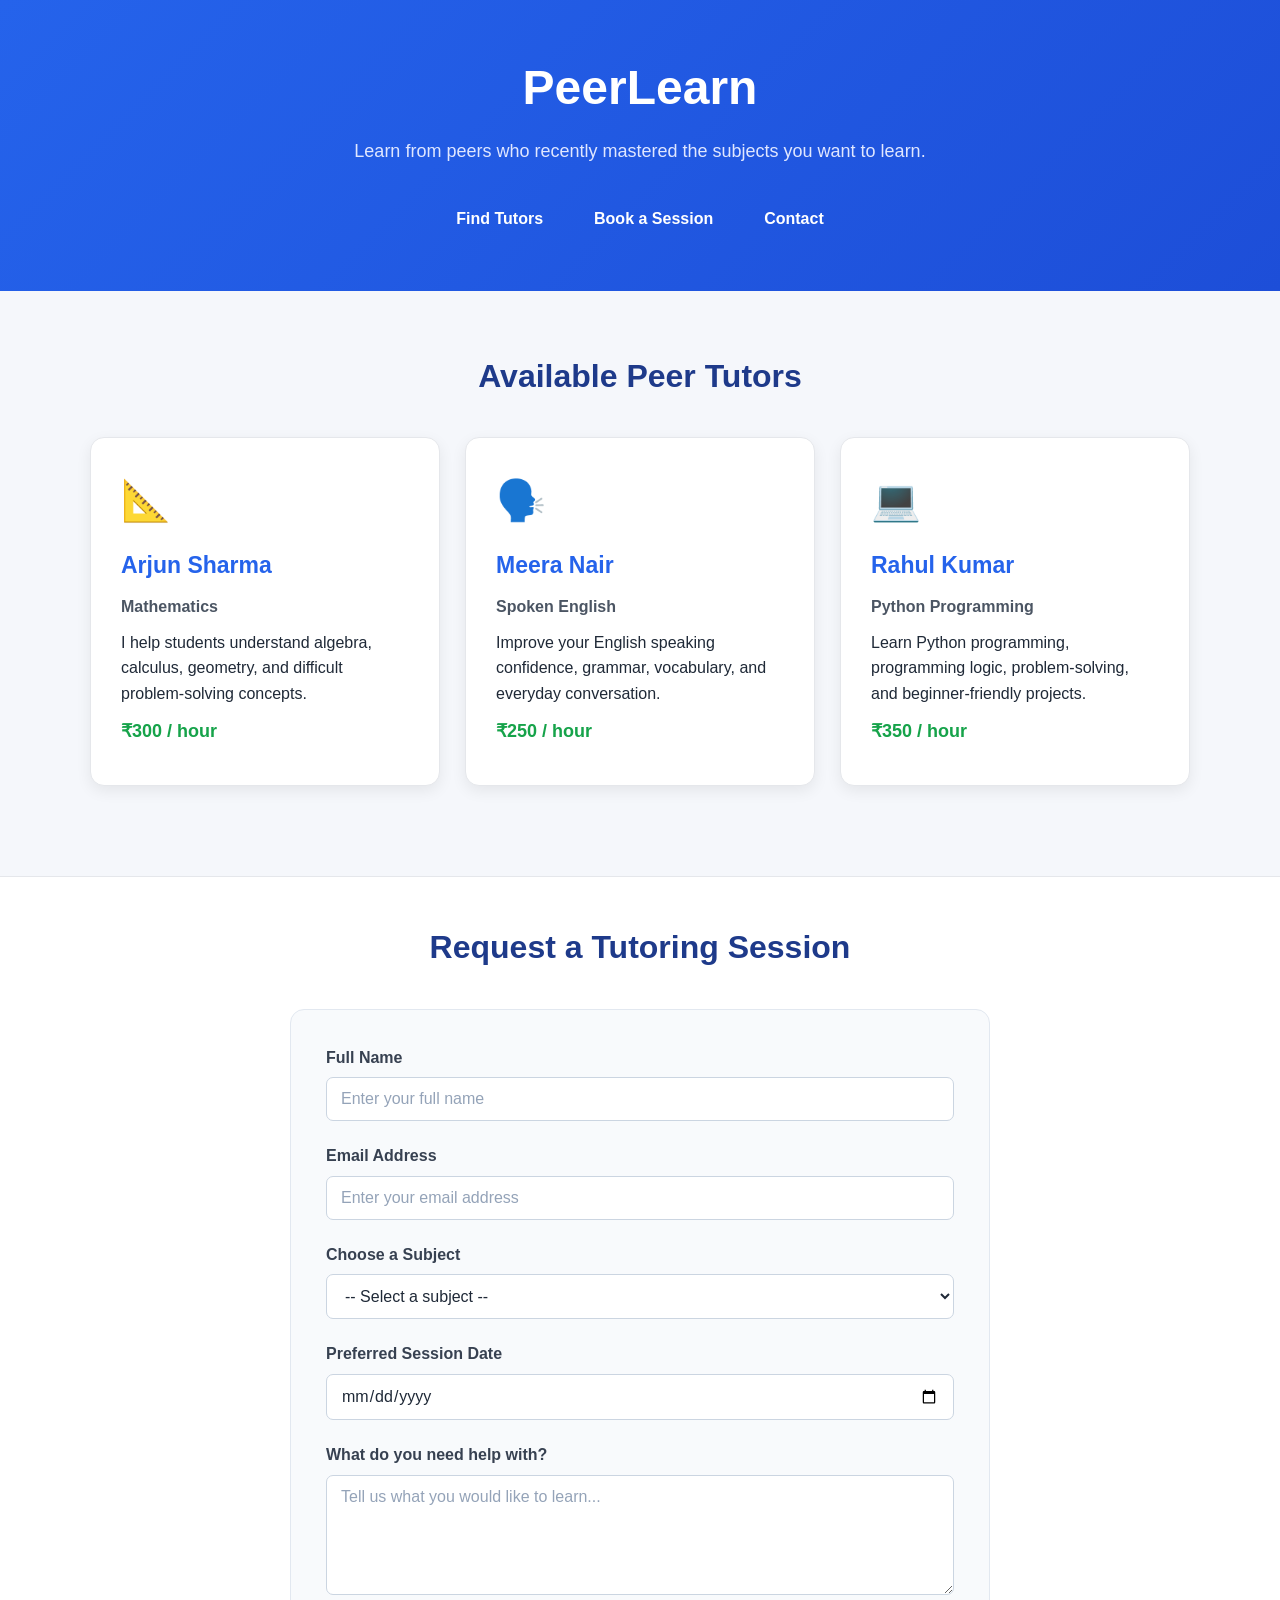
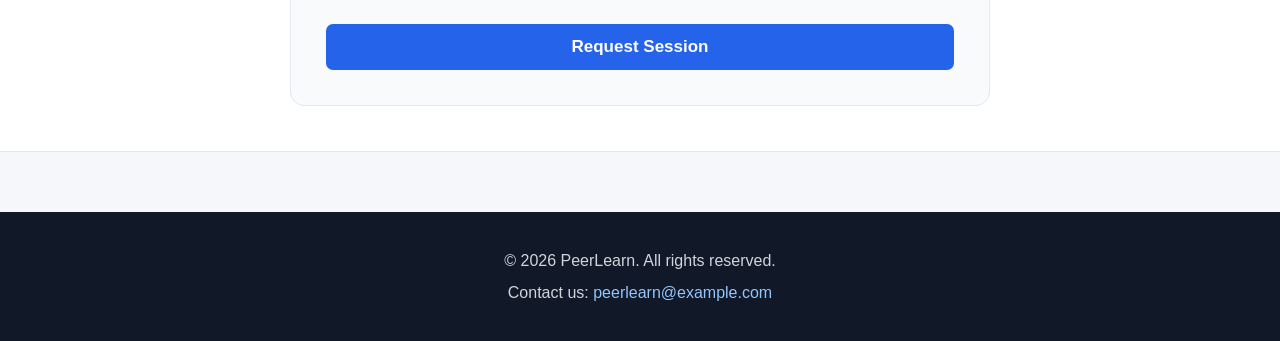
==== index.html @ 004e3ebd "Create peer tutoring marketplace homepage" ====
<!DOCTYPE html>
<html lang="en">
<head>
    <meta charset="UTF-8">
    <meta name="viewport" content="width=device-width, initial-scale=1.0">

    <title>PeerLearn - Peer Tutoring Marketplace</title>

    <link rel="stylesheet" href="style.css">
</head>

<body>

    <!-- Header -->
    <header>
        <div class="container">
            <h1>PeerLearn</h1>

            <p class="tagline">
                Learn from peers who recently mastered the subjects you want to learn.
            </p>

            <!-- Navigation -->
            <nav aria-label="Main navigation">
                <a href="#tutors">Find Tutors</a>
                <a href="#booking">Book a Session</a>
                <a href="#contact">Contact</a>
            </nav>
        </div>
    </header>


    <!-- Main Content -->
    <main>

        <!-- Tutor Listings -->
        <section id="tutors" class="tutors-section">
            <div class="container">

                <h2>Available Peer Tutors</h2>

                <div class="tutor-grid">

                    <!-- Tutor 1 -->
                    <article class="tutor-card">
                        <div class="tutor-icon">📐</div>

                        <h3>Arjun Sharma</h3>

                        <p class="subject">
                            Mathematics
                        </p>

                        <p>
                            I help students understand algebra, calculus,
                            geometry, and difficult problem-solving concepts.
                        </p>

                        <p class="rate">
                            ₹300 / hour
                        </p>
                    </article>


                    <!-- Tutor 2 -->
                    <article class="tutor-card">
                        <div class="tutor-icon">🗣️</div>

                        <h3>Meera Nair</h3>

                        <p class="subject">
                            Spoken English
                        </p>

                        <p>
                            Improve your English speaking confidence,
                            grammar, vocabulary, and everyday conversation.
                        </p>

                        <p class="rate">
                            ₹250 / hour
                        </p>
                    </article>


                    <!-- Tutor 3 -->
                    <article class="tutor-card">
                        <div class="tutor-icon">💻</div>

                        <h3>Rahul Kumar</h3>

                        <p class="subject">
                            Python Programming
                        </p>

                        <p>
                            Learn Python programming, programming logic,
                            problem-solving, and beginner-friendly projects.
                        </p>

                        <p class="rate">
                            ₹350 / hour
                        </p>
                    </article>

                </div>
            </div>
        </section>


        <!-- Booking Section -->
        <section id="booking" class="booking-section">
            <div class="container">

                <h2>Request a Tutoring Session</h2>

                <form action="#" method="post">

                    <!-- Full Name -->
                    <div class="form-group">
                        <label for="name">Full Name</label>

                        <input
                            type="text"
                            id="name"
                            name="name"
                            placeholder="Enter your full name"
                            required
                        >
                    </div>


                    <!-- Email -->
                    <div class="form-group">
                        <label for="email">Email Address</label>

                        <input
                            type="email"
                            id="email"
                            name="email"
                            placeholder="Enter your email address"
                            required
                        >
                    </div>


                    <!-- Subject -->
                    <div class="form-group">
                        <label for="subject">Choose a Subject</label>

                        <select
                            id="subject"
                            name="subject"
                            required
                        >
                            <option value="">-- Select a subject --</option>
                            <option value="mathematics">Mathematics</option>
                            <option value="spoken-english">Spoken English</option>
                            <option value="python">Python Programming</option>
                        </select>
                    </div>


                    <!-- Date -->
                    <div class="form-group">
                        <label for="session-date">
                            Preferred Session Date
                        </label>

                        <input
                            type="date"
                            id="session-date"
                            name="session-date"
                            required
                        >
                    </div>


                    <!-- Message -->
                    <div class="form-group">
                        <label for="message">What do you need help with?</label>

                        <textarea
                            id="message"
                            name="message"
                            rows="5"
                            placeholder="Tell us what you would like to learn..."
                        ></textarea>
                    </div>


                    <!-- Submit -->
                    <button type="submit">
                        Request Session
                    </button>

                </form>

            </div>
        </section>

    </main>


    <!-- Footer -->
    <footer id="contact">
        <div class="container">

            <p>
                &copy; 2026 PeerLearn. All rights reserved.
            </p>

            <p>
                Contact us:
                <a href="mailto:peerlearn@example.com">
                    peerlearn@example.com
                </a>
            </p>

        </div>
    </footer>

</body>
</html>
---- style.css ----
/* =========================================
   GLOBAL STYLES
========================================= */

* {
    box-sizing: border-box;
}

html {
    scroll-behavior: smooth;
}

body {
    margin: 0;
    font-family: Arial, Helvetica, sans-serif;
    background-color: #f5f7fb;
    color: #1f2937;
    line-height: 1.6;
}

.container {
    width: 90%;
    max-width: 1100px;
    margin: 0 auto;
}


/* =========================================
   HEADER
========================================= */

header {
    background: linear-gradient(135deg, #2563eb, #1d4ed8);
    color: white;
    padding: 50px 0;
    text-align: center;
}

header h1 {
    margin: 0;
    font-size: 48px;
    font-weight: 700;
}

.tagline {
    margin: 10px auto 30px;
    max-width: 650px;
    font-size: 18px;
    color: #e0e7ff;
}


/* =========================================
   NAVIGATION
========================================= */

nav {
    display: flex;
    justify-content: center;
    align-items: center;
    gap: 15px;
    flex-wrap: wrap;
}

nav a {
    color: white;
    text-decoration: none;
    font-weight: 600;
    padding: 10px 18px;
    border-radius: 8px;
    transition: background-color 0.2s ease;
}

nav a:hover,
nav a:focus {
    background-color: rgba(255, 255, 255, 0.18);
}


/* =========================================
   MAIN
========================================= */

main {
    padding: 60px 0;
}

section h2 {
    margin: 0 0 35px;
    text-align: center;
    font-size: 32px;
    color: #1e3a8a;
}


/* =========================================
   TUTOR LISTINGS
========================================= */

.tutors-section {
    padding-bottom: 30px;
}

.tutor-grid {
    display: grid;
    grid-template-columns: repeat(3, 1fr);
    gap: 25px;
}

.tutor-card {
    background-color: white;
    padding: 30px;
    border-radius: 14px;
    border: 1px solid #e5e7eb;
    box-shadow: 0 5px 15px rgba(0, 0, 0, 0.07);
    transition: transform 0.2s ease, box-shadow 0.2s ease;
}

.tutor-card:hover {
    transform: translateY(-5px);
    box-shadow: 0 10px 25px rgba(0, 0, 0, 0.12);
}

.tutor-icon {
    font-size: 40px;
    margin-bottom: 15px;
}

.tutor-card h3 {
    margin: 0 0 8px;
    font-size: 23px;
    color: #2563eb;
}

.tutor-card p {
    margin: 10px 0;
}

.subject {
    font-weight: bold;
    color: #4b5563;
}

.rate {
    font-weight: bold;
    color: #16a34a;
    font-size: 18px;
}


/* =========================================
   BOOKING SECTION
========================================= */

.booking-section {
    margin-top: 60px;
    background-color: white;
    padding: 45px 0;
    border-top: 1px solid #e5e7eb;
    border-bottom: 1px solid #e5e7eb;
}

form {
    max-width: 700px;
    margin: 0 auto;
    background-color: #f8fafc;
    padding: 35px;
    border-radius: 14px;
    border: 1px solid #e2e8f0;
}

.form-group {
    margin-bottom: 22px;
}


/* =========================================
   FORM LABELS
========================================= */

label {
    display: block;
    margin-bottom: 7px;
    font-weight: 600;
    color: #374151;
}


/* =========================================
   FORM INPUTS
========================================= */

input,
select,
textarea {
    width: 100%;
    padding: 12px 14px;
    font-family: inherit;
    font-size: 16px;
    color: #1f2937;
    background-color: white;
    border: 1px solid #cbd5e1;
    border-radius: 7px;
    transition: border-color 0.2s ease, box-shadow 0.2s ease;
}

input::placeholder,
textarea::placeholder {
    color: #94a3b8;
}

input:focus,
select:focus,
textarea:focus {
    outline: none;
    border-color: #2563eb;
    box-shadow: 0 0 0 3px rgba(37, 99, 235, 0.15);
}

textarea {
    resize: vertical;
    min-height: 120px;
}


/* =========================================
   SUBMIT BUTTON
========================================= */

button {
    width: 100%;
    padding: 13px 20px;
    border: none;
    border-radius: 7px;
    background-color: #2563eb;
    color: white;
    font-size: 17px;
    font-weight: 600;
    cursor: pointer;
    transition: background-color 0.2s ease;
}

button:hover {
    background-color: #1d4ed8;
}

button:focus {
    outline: 3px solid #93c5fd;
    outline-offset: 2px;
}


/* =========================================
   FOOTER
========================================= */

footer {
    background-color: #111827;
    color: #d1d5db;
    text-align: center;
    padding: 30px 0;
}

footer p {
    margin: 6px 0;
}

footer a {
    color: #93c5fd;
    text-decoration: none;
}

footer a:hover {
    text-decoration: underline;
}


/* =========================================
   RESPONSIVE DESIGN
========================================= */

/* Tablets */
@media (max-width: 900px) {

    .tutor-grid {
        grid-template-columns: 1fr 1fr;
    }

    header h1 {
        font-size: 40px;
    }
}


/* Mobile */
@media (max-width: 600px) {

    .container {
        width: 92%;
    }

    header {
        padding: 40px 0;
    }

    header h1 {
        font-size: 34px;
    }

    .tagline {
        font-size: 16px;
    }

    nav {
        flex-direction: column;
        gap: 5px;
    }

    nav a {
        width: 100%;
        max-width: 250px;
    }

    main {
        padding: 40px 0;
    }

    section h2 {
        font-size: 27px;
    }

    .tutor-grid {
        grid-template-columns: 1fr;
    }

    .tutor-card {
        padding: 25px;
    }

    form {
        padding: 25px 20px;
    }
}
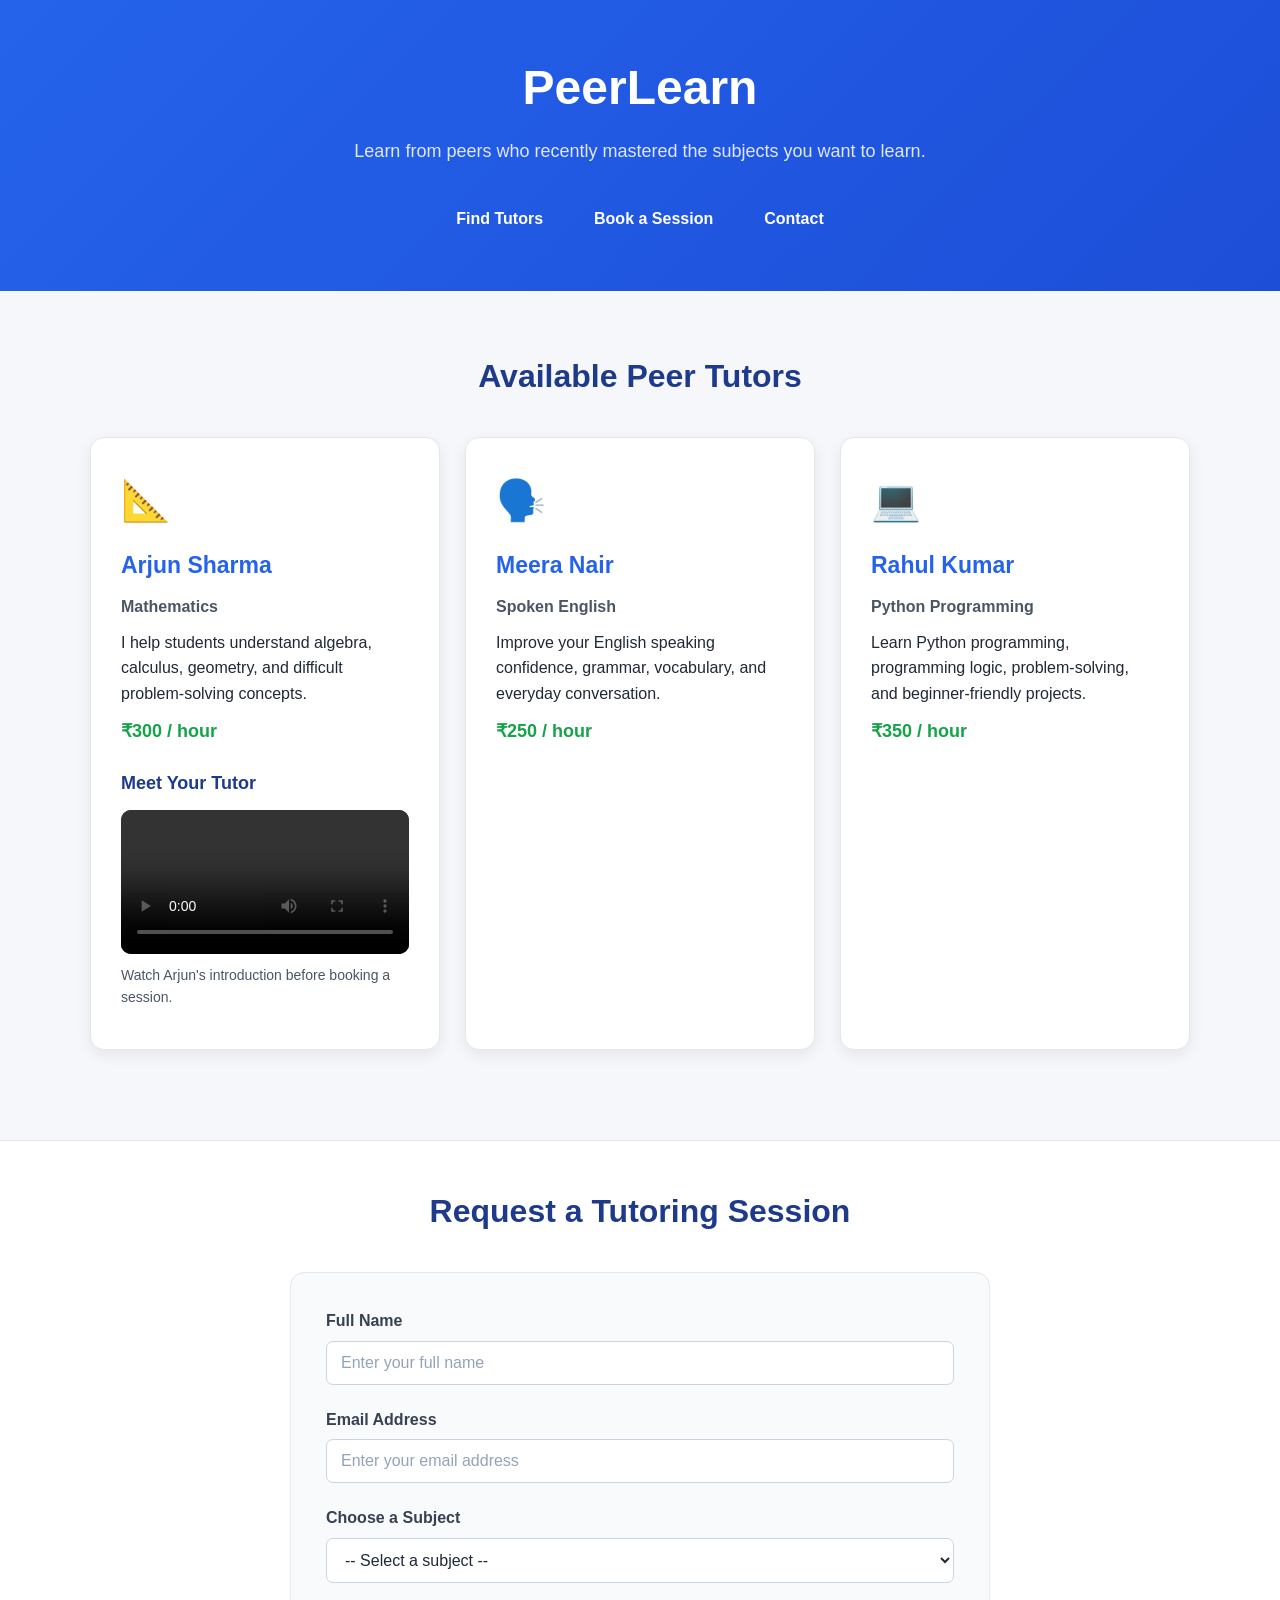
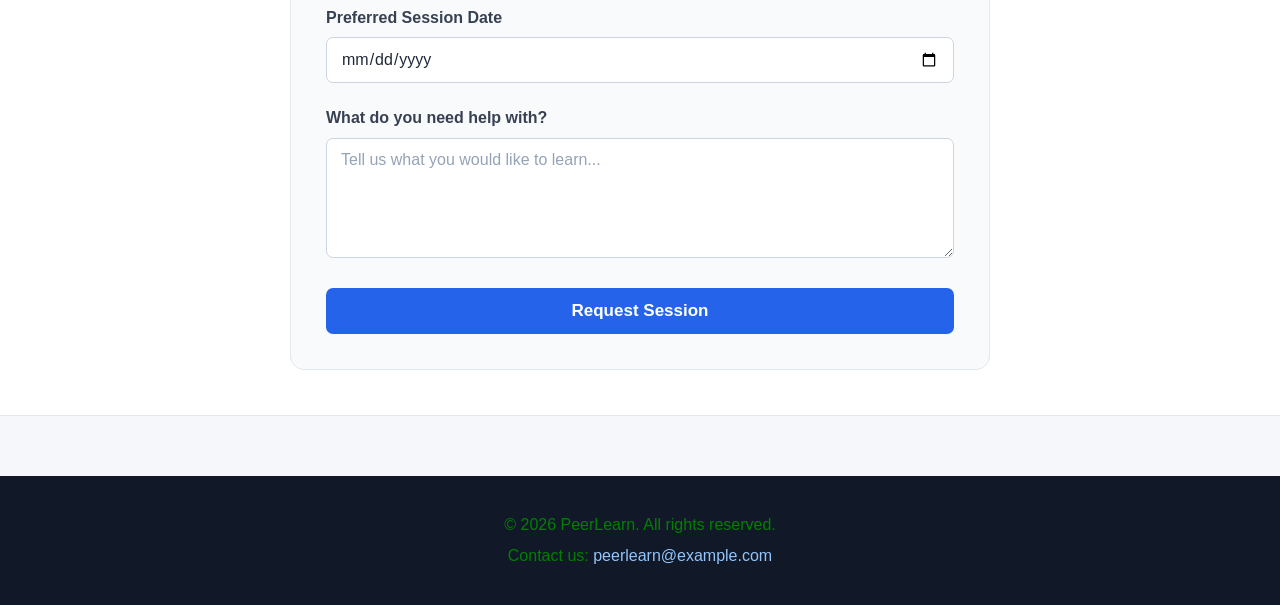
==== commit 0142449b: "Add tutor multimedia section and styling" ====
--- a/index.html
+++ b/index.html
@@ -42,24 +42,38 @@
                 <div class="tutor-grid">
 
                     <!-- Tutor 1 -->
-                    <article class="tutor-card">
-                        <div class="tutor-icon">📐</div>
-
-                        <h3>Arjun Sharma</h3>
-
-                        <p class="subject">
-                            Mathematics
-                        </p>
-
-                        <p>
-                            I help students understand algebra, calculus,
-                            geometry, and difficult problem-solving concepts.
-                        </p>
-
-                        <p class="rate">
-                            ₹300 / hour
-                        </p>
-                    </article>
+                     <article class="tutor-card">
+    <div class="tutor-icon" aria-hidden="true">📐</div>
+
+    <h3>Arjun Sharma</h3>
+
+    <p class="subject">Mathematics</p>
+
+    <p>
+        I help students understand algebra, calculus,
+        geometry, and difficult problem-solving concepts.
+    </p>
+
+    <p class="rate">₹300 / hour</p>
+
+    <h4>Meet Your Tutor</h4>
+
+    <video
+        class="tutor-video"
+        controls
+        preload="metadata"
+        width="100%"
+        aria-label="Arjun Sharma introduces himself as a Mathematics tutor"
+    >
+        <source src="media/tutor-intro.mp4" type="video/mp4">
+        Sorry, your browser does not support HTML video.
+    </video>
+
+    <p class="media-caption">
+        Watch Arjun's introduction before booking a session.
+    </p>
+</article>
+                    
 
 
                     <!-- Tutor 2 -->
--- a/style.css
+++ b/style.css
@@ -256,7 +256,7 @@
 
 footer {
     background-color: #111827;
-    color: #d1d5db;
+    color: green;
     text-align: center;
     padding: 30px 0;
 }
@@ -340,4 +340,26 @@
     form {
         padding: 25px 20px;
     }
+}
+
+/* Tutor introduction video */
+.tutor-video {
+    display: block;
+    width: 100%;
+    height: auto;
+    margin-top: 12px;
+    border-radius: 10px;
+    background-color: #111827;
+}
+
+.tutor-card h4 {
+    margin-bottom: 8px;
+    color: #1e3a8a;
+    font-size: 18px;
+}
+
+.media-caption {
+    color: #4b5563;
+    font-size: 14px;
+    margin-top: 10px;
 }
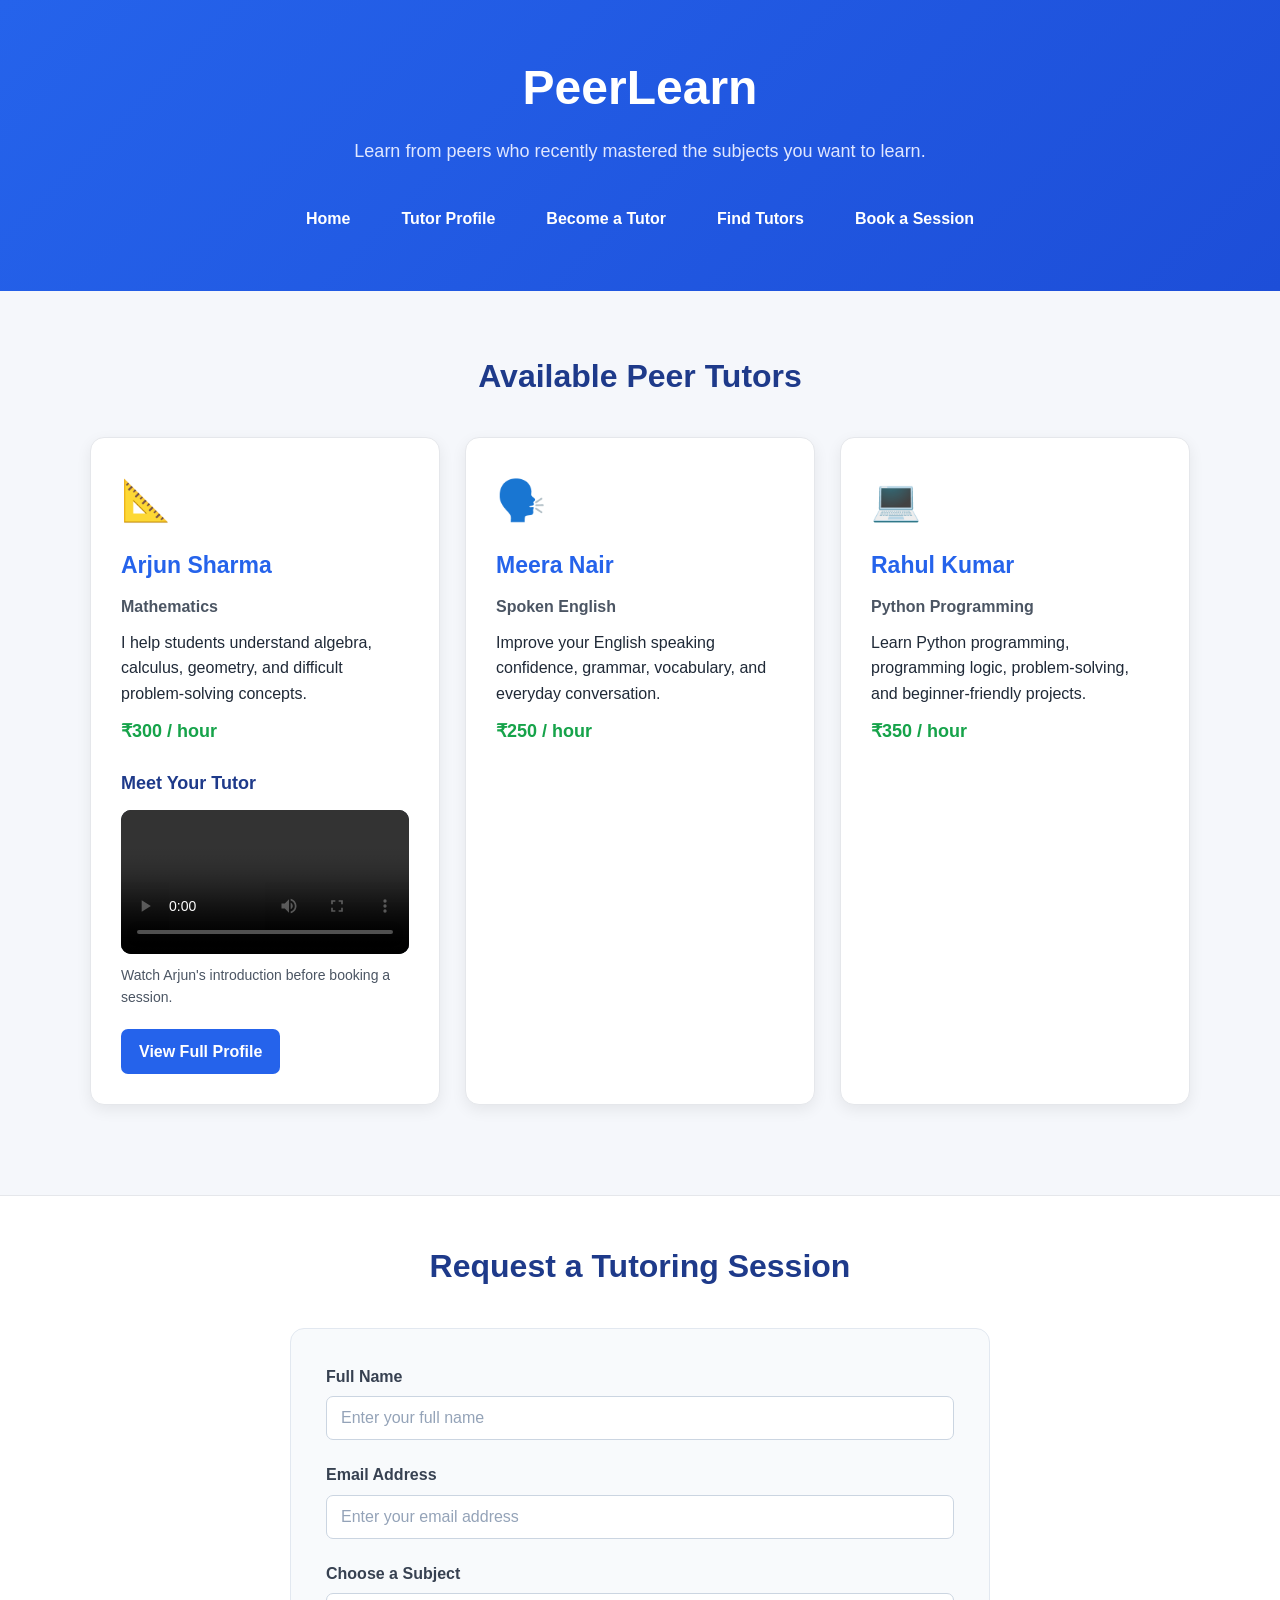
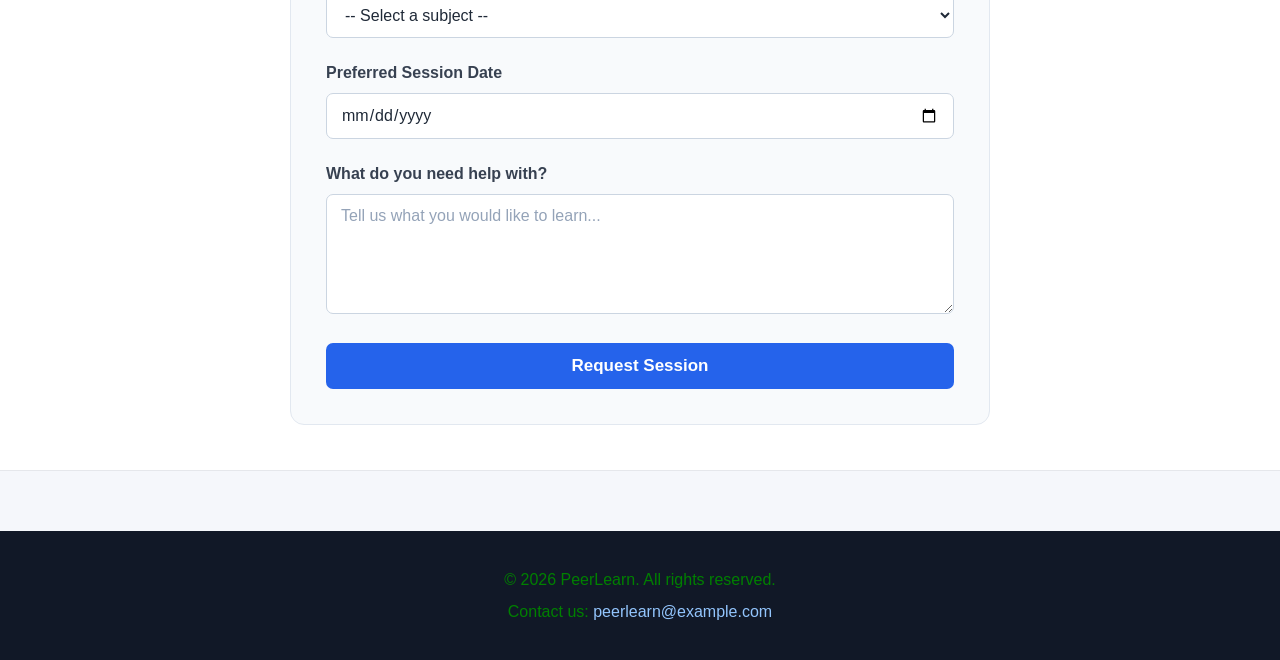
==== commit 98faf6a8: "Add multi-page tutoring marketplace" ====
--- a/index.html
+++ b/index.html
@@ -21,11 +21,16 @@
             </p>
 
             <!-- Navigation -->
-            <nav aria-label="Main navigation">
-                <a href="#tutors">Find Tutors</a>
-                <a href="#booking">Book a Session</a>
-                <a href="#contact">Contact</a>
-            </nav>
+            
+<nav aria-label="Main navigation">
+    <a href="index.html">Home</a>
+    <a href="tutor.html">Tutor Profile</a>
+    <a href="become-a-tutor.html">Become a Tutor</a>
+    <a href="#tutors">Find Tutors</a>
+    <a href="#booking">Book a Session</a>
+</nav>
+
+        
         </div>
     </header>
 
@@ -70,8 +75,13 @@
     </video>
 
     <p class="media-caption">
-        Watch Arjun's introduction before booking a session.
-    </p>
+    Watch Arjun's introduction before booking a session.
+</p>
+
+<a class="profile-link" href="tutor.html">
+    View Full Profile
+</a>
+</article>
 </article>
                     
 
--- a/style.css
+++ b/style.css
@@ -362,4 +362,80 @@
     color: #4b5563;
     font-size: 14px;
     margin-top: 10px;
-}+}
+
+
+/* Links to tutor profiles */
+.profile-link {
+    display: inline-block;
+    margin-top: 10px;
+    padding: 10px 18px;
+    background-color: #2563eb;
+    color: white;
+    text-decoration: none;
+    font-weight: 600;
+    border-radius: 7px;
+}
+
+.profile-link:hover,
+.profile-link:focus {
+    background-color: #1d4ed8;
+}
+
+/* Tutor profile and registration pages */
+.profile-section,
+.registration-section {
+    padding: 45px 0;
+}
+
+.profile-card {
+    max-width: 750px;
+    margin: 0 auto;
+}
+
+.profile-card h3 {
+    margin-top: 24px;
+    color: #1e3a8a;
+}
+
+.profile-card h3:first-of-type {
+    margin-top: 0;
+}
+
+.profile-card ul,
+.registration-section ul {
+    padding-left: 25px;
+}
+
+.profile-card li,
+.registration-section li {
+    margin-bottom: 8px;
+}
+
+.section-intro {
+    max-width: 750px;
+    margin: 0 auto 25px;
+    text-align: center;
+}
+
+.registration-section > .container > h3,
+.registration-section > .container > ul {
+    max-width: 700px;
+    margin-left: auto;
+    margin-right: auto;
+}
+
+.registration-section > .container > h3 {
+    color: #1e3a8a;
+}
+
+.registration-section form {
+    margin-top: 25px;
+}
+
+/* Keyboard accessibility */
+a:focus-visible,
+button:focus-visible {
+    outline: 3px solid #93c5fd;
+    outline-offset: 3px;
+}
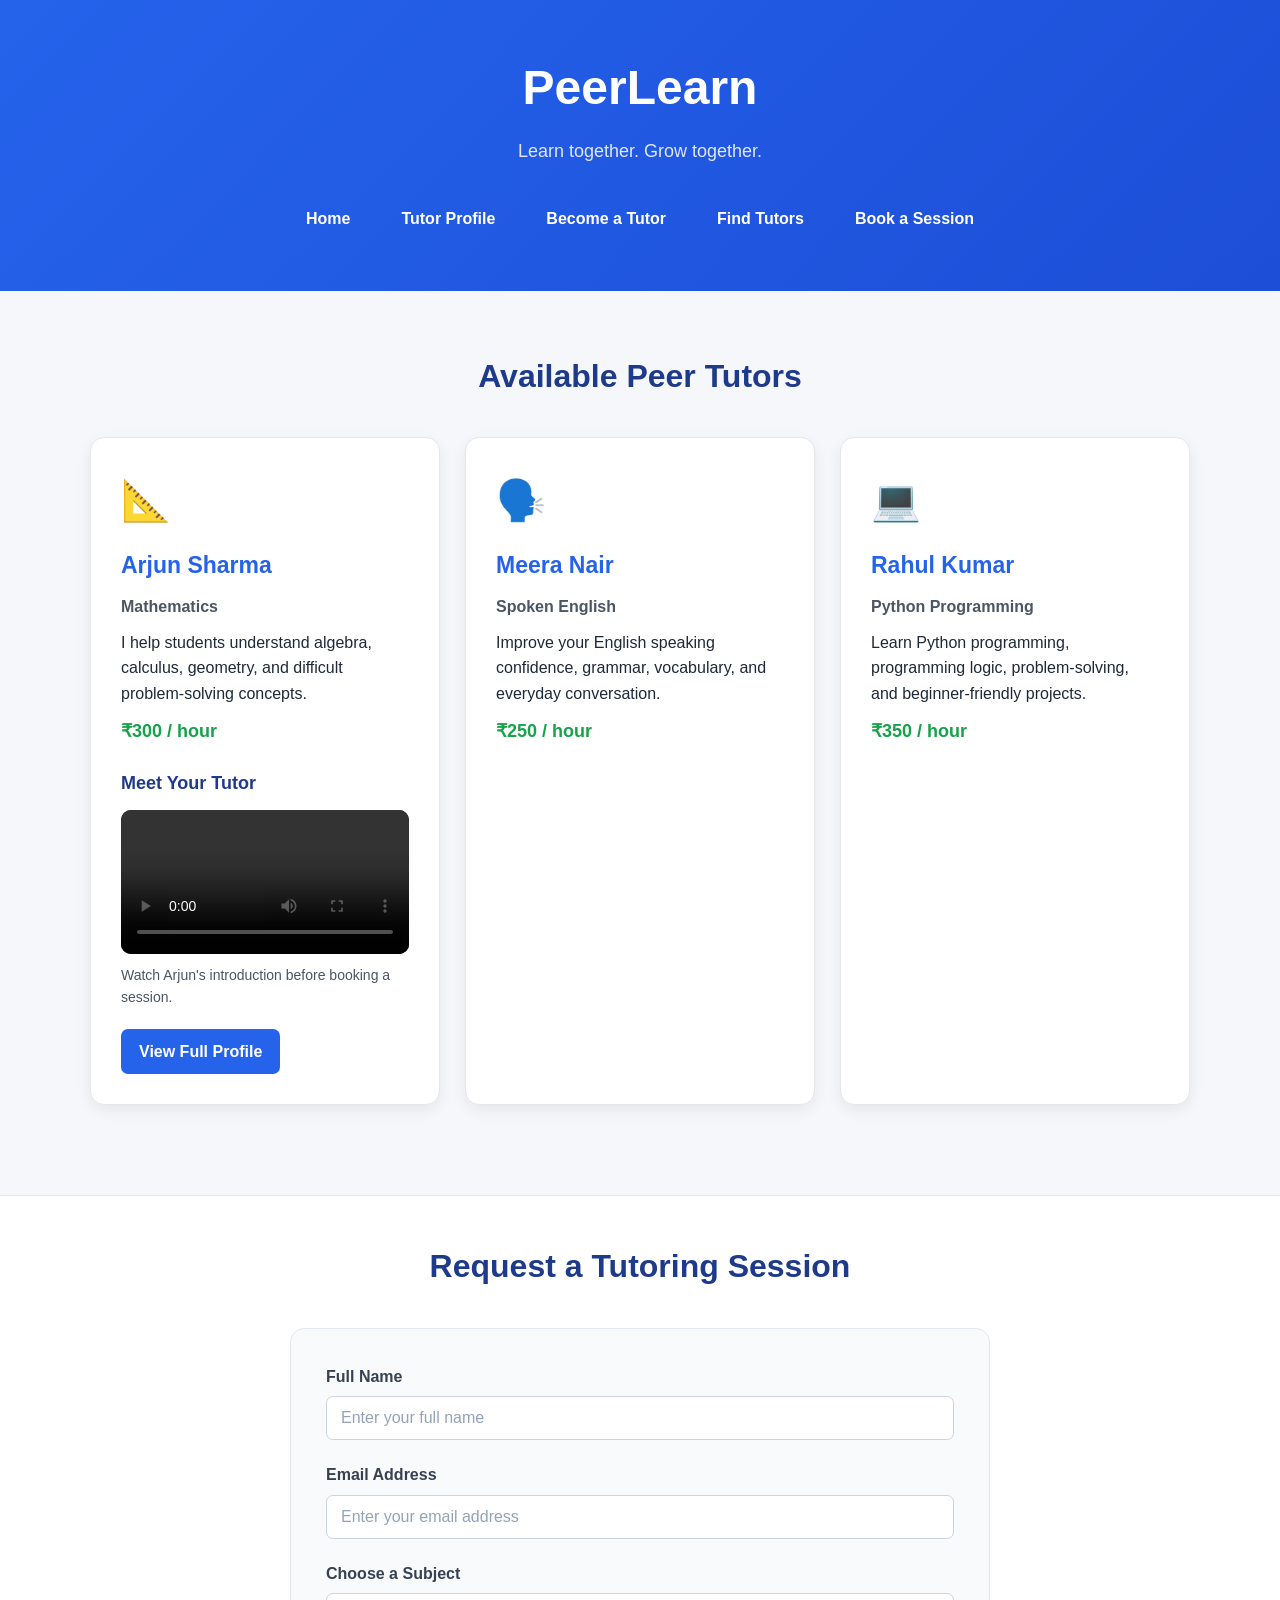
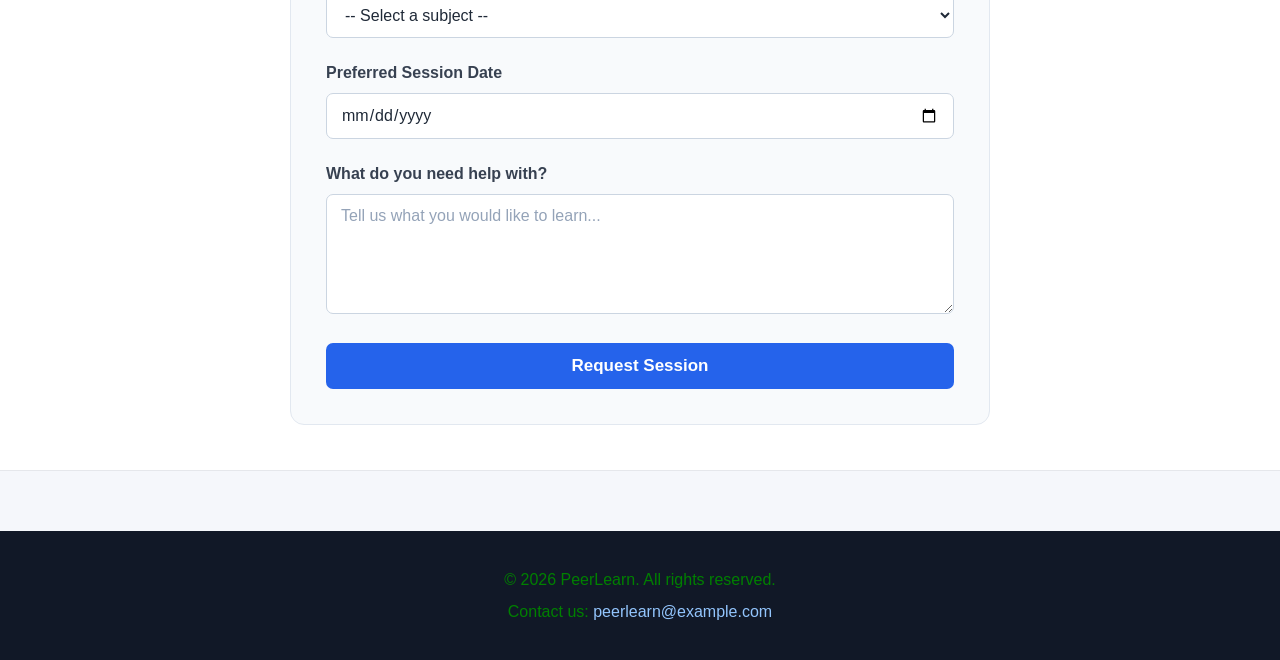
==== commit ce3ac110: "Fix extra closing article tag" ====
--- a/index.html
+++ b/index.html
@@ -13,27 +13,19 @@
 
     <!-- Header -->
     <header>
-        <div class="container">
-            <h1>PeerLearn</h1>
-
-            <p class="tagline">
-                Learn from peers who recently mastered the subjects you want to learn.
-            </p>
-
-            <!-- Navigation -->
-            
-<nav aria-label="Main navigation">
-    <a href="index.html">Home</a>
-    <a href="tutor.html">Tutor Profile</a>
-    <a href="become-a-tutor.html">Become a Tutor</a>
-    <a href="#tutors">Find Tutors</a>
-    <a href="#booking">Book a Session</a>
-</nav>
-
-        
-        </div>
-    </header>
-
+    <div class="container">
+        <h1>PeerLearn</h1>
+        <p class="tagline">Learn together. Grow together.</p>
+
+        <nav aria-label="Main navigation">
+            <a href="index.html">Home</a>
+            <a href="tutor.html">Tutor Profile</a>
+            <a href="become-a-tutor.html">Become a Tutor</a>
+            <a href="index.html#tutors">Find Tutors</a>
+            <a href="index.html#booking">Book a Session</a>
+        </nav>
+    </div>
+</header>
 
     <!-- Main Content -->
     <main>
@@ -47,7 +39,8 @@
                 <div class="tutor-grid">
 
                     <!-- Tutor 1 -->
-                     <article class="tutor-card">
+                     
+<article class="tutor-card">
     <div class="tutor-icon" aria-hidden="true">📐</div>
 
     <h3>Arjun Sharma</h3>
@@ -75,14 +68,14 @@
     </video>
 
     <p class="media-caption">
-    Watch Arjun's introduction before booking a session.
-</p>
-
-<a class="profile-link" href="tutor.html">
-    View Full Profile
-</a>
+        Watch Arjun's introduction before booking a session.
+    </p>
+
+    <a class="profile-link" href="tutor.html">
+        View Full Profile
+    </a>
 </article>
-</article>
+
                     
 
 
